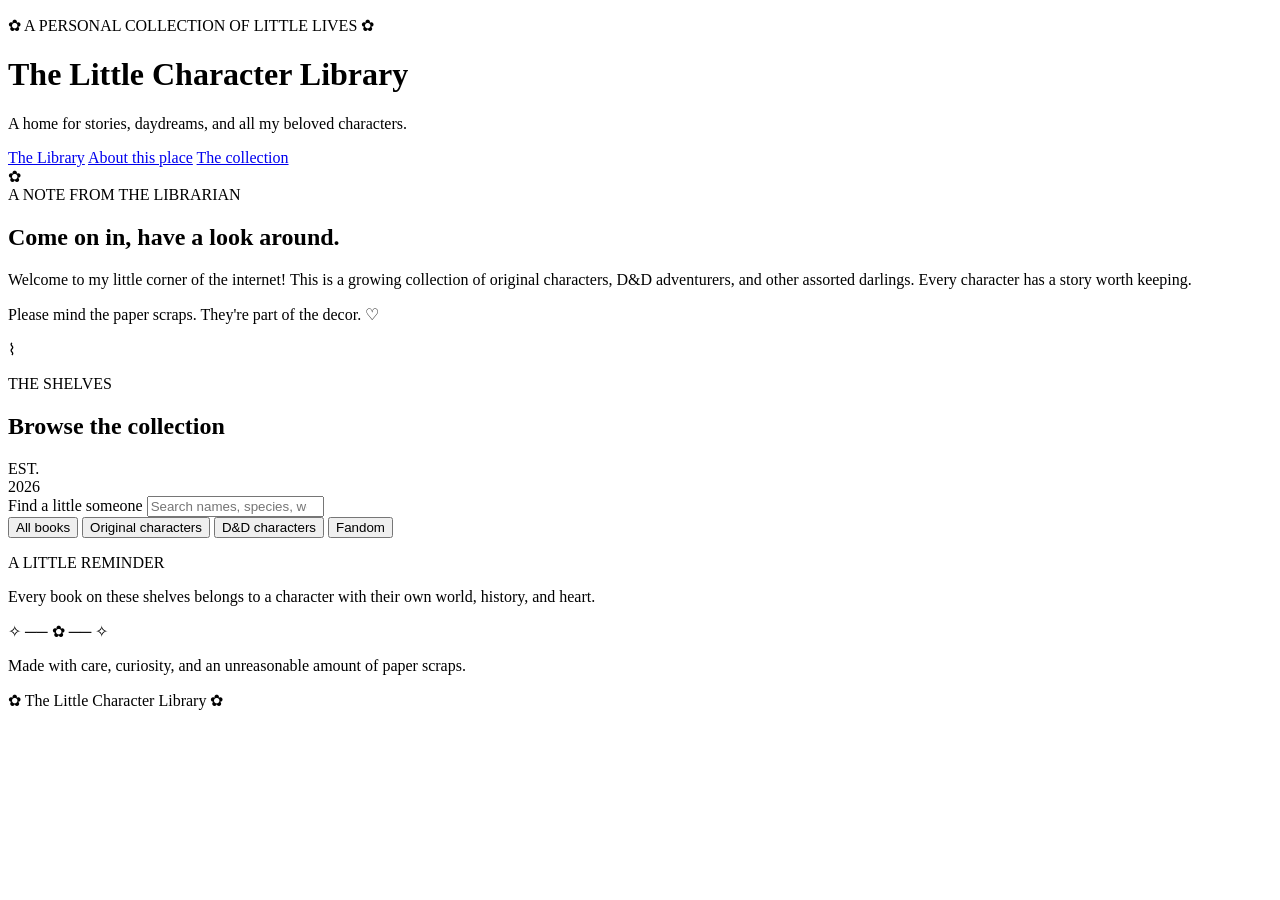
==== index.html @ ce807853 "Add files via upload" ====
<!DOCTYPE html>
<html lang="en">
<head>
  <meta charset="UTF-8">
  <meta name="viewport" content="width=device-width, initial-scale=1.0">
  <meta name="description" content="A little library of characters, stories, and other lovely things.">
  <title>The Little Character Library</title>
  <link rel="stylesheet" href="css/style.css">
  <script src="js/archive.js" defer></script>
</head>
<body class="home-page">
  <div class="site-wrap">
    <header class="site-header paper-panel">
      <p class="eyebrow">✿ A PERSONAL COLLECTION OF LITTLE LIVES ✿</p>
      <h1 class="site-title">The Little Character Library</h1>
      <p class="site-subtitle">A home for stories, daydreams, and all my beloved characters.</p>
      <nav class="main-nav" aria-label="Main navigation">
        <a class="nav-link active" href="index.html">The Library</a>
        <a class="nav-link" href="#about">About this place</a>
        <a class="nav-link" href="#collection">The collection</a>
      </nav>
      <span class="tape tape-top-left" aria-hidden="true"></span>
      <span class="tape tape-top-right" aria-hidden="true"></span>
      <span class="doodle doodle-flower" aria-hidden="true">✿</span>
    </header>

    <main>
      <section class="welcome-note paper-panel" id="about">
        <div class="section-kicker">A NOTE FROM THE LIBRARIAN</div>
        <h2>Come on in, have a look around.</h2>
        <p>
          Welcome to my little corner of the internet! This is a growing collection
          of original characters, D&amp;D adventurers, and other assorted darlings.
          Every character has a story worth keeping.
        </p>
        <p class="handwritten">Please mind the paper scraps. They're part of the decor. ♡</p>
        <span class="paperclip" aria-hidden="true">⌇</span>
      </section>

      <section class="collection-section" id="collection">
        <div class="section-heading">
          <div>
            <p class="eyebrow">THE SHELVES</p>
            <h2>Browse the collection</h2>
          </div>
          <span class="shelf-stamp" aria-hidden="true">EST.<br>2026</span>
        </div>

        <div class="collection-tools paper-panel">
          <label class="search-label" for="character-search">Find a little someone</label>
          <input id="character-search" type="search" placeholder="Search names, species, worlds..." autocomplete="off">
          <div class="filter-row" id="filter-buttons" aria-label="Filter characters">
            <button class="filter-button active" type="button" data-filter="all">All books</button>
            <button class="filter-button" type="button" data-filter="original">Original characters</button>
            <button class="filter-button" type="button" data-filter="dnd">D&amp;D characters</button>
            <button class="filter-button" type="button" data-filter="fandom">Fandom</button>
          </div>
        </div>

        <!-- Character cards are added in js/archive.js. You do not need to edit this area. -->
        <div class="book-grid" id="character-grid" aria-live="polite"></div>
        <p class="empty-message" id="empty-message" hidden>
          No books found! Try another search, or add a character to the collection.
        </p>
      </section>

      <section class="little-note paper-panel">
        <p class="eyebrow">A LITTLE REMINDER</p>
        <p>Every book on these shelves belongs to a character with their own world, history, and heart.</p>
        <div class="tiny-flourish" aria-hidden="true">✧ ── ✿ ── ✧</div>
      </section>
    </main>

    <footer class="site-footer">
      <p>Made with care, curiosity, and an unreasonable amount of paper scraps.</p>
      <p>✿ The Little Character Library ✿</p>
    </footer>
  </div>
</body>
</html>
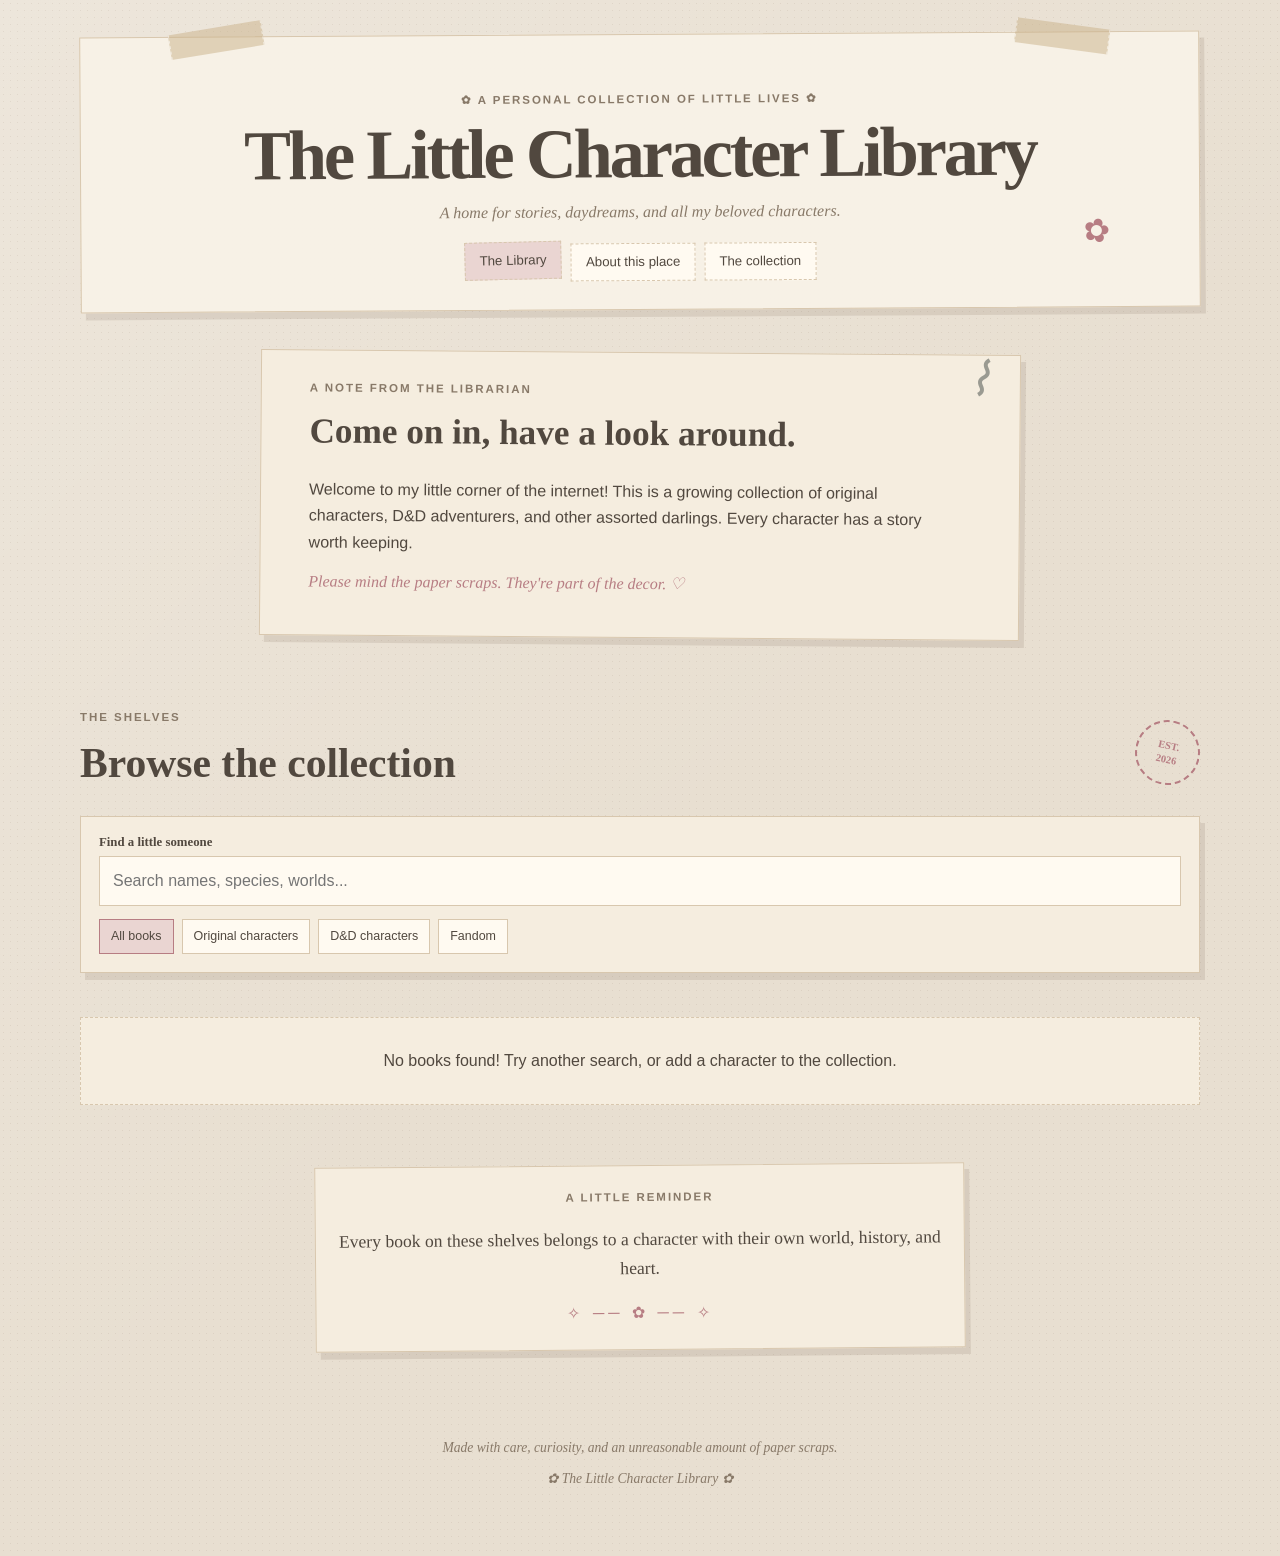
==== commit fb583082: "Update stylesheet and script links in index.html" ====
--- a/index.html
+++ b/index.html
@@ -5,8 +5,8 @@
   <meta name="viewport" content="width=device-width, initial-scale=1.0">
   <meta name="description" content="A little library of characters, stories, and other lovely things.">
   <title>The Little Character Library</title>
-  <link rel="stylesheet" href="css/style.css">
-  <script src="js/archive.js" defer></script>
+  <link rel="stylesheet" href="style.css">
+<script src="archive.js" defer></script>
 </head>
 <body class="home-page">
   <div class="site-wrap">
--- a/style.css
+++ b/style.css
@@ -0,0 +1,360 @@
+/* ==========================================================
+   THE LITTLE CHARACTER LIBRARY
+   Shared styles for the homepage and every character page.
+   Change the global colours here; individual characters can
+   override them with their own --accent variables.
+   ========================================================== */
+
+:root {
+  --ink: #51483f;
+  --muted-ink: #887968;
+  --paper: #f5eddf;
+  --paper-light: #fffaf1;
+  --paper-dark: #e9ddca;
+  --edge: #d8c7ae;
+  --accent: #b77d83;
+  --accent-soft: #ead5d2;
+  --sage: #a5ad91;
+  --shadow: 5px 7px 0 rgba(91, 71, 53, .12);
+  --serif: Georgia, "Times New Roman", serif;
+  --sans: "Trebuchet MS", Arial, sans-serif;
+  --hand: "Segoe Print", "Bradley Hand", cursive;
+}
+
+* { box-sizing: border-box; }
+
+html { scroll-behavior: smooth; }
+
+body {
+  margin: 0;
+  color: var(--ink);
+  background-color: #e8dfd1;
+  background-image:
+    radial-gradient(rgba(117, 94, 69, .10) .7px, transparent .7px),
+    linear-gradient(135deg, rgba(255,255,255,.22), transparent 55%);
+  background-size: 7px 7px, auto;
+  font-family: var(--sans);
+  line-height: 1.65;
+}
+
+a { color: inherit; }
+button, input { font: inherit; }
+
+.site-wrap {
+  width: min(1120px, calc(100% - 32px));
+  margin: 34px auto;
+}
+
+.paper-panel {
+  position: relative;
+  background: var(--paper);
+  border: 1px solid var(--edge);
+  box-shadow: var(--shadow);
+}
+
+.site-header {
+  padding: 55px 24px 28px;
+  text-align: center;
+  transform: rotate(-.35deg);
+  margin-bottom: 42px;
+  background-image: linear-gradient(rgba(255,255,255,.22), rgba(255,255,255,.22));
+}
+
+.eyebrow, .section-kicker {
+  margin: 0;
+  color: var(--muted-ink);
+  font-size: .72rem;
+  font-weight: bold;
+  letter-spacing: .17em;
+  text-transform: uppercase;
+}
+
+.site-title {
+  margin: 8px 0 2px;
+  font: 700 clamp(2.1rem, 6vw, 4.4rem)/1.05 var(--serif);
+  letter-spacing: -.045em;
+}
+
+.site-subtitle {
+  margin: 12px auto 22px;
+  color: var(--muted-ink);
+  font: italic 1rem var(--serif);
+}
+
+.main-nav {
+  display: flex;
+  justify-content: center;
+  flex-wrap: wrap;
+  gap: 9px;
+}
+
+.nav-link {
+  padding: 7px 14px;
+  border: 1px dashed var(--edge);
+  background: var(--paper-light);
+  text-decoration: none;
+  font-size: .83rem;
+  transition: transform .2s, background .2s;
+}
+.nav-link:hover, .nav-link.active {
+  background: var(--accent-soft);
+  transform: translateY(-2px) rotate(-1deg);
+}
+
+.tape {
+  position: absolute;
+  width: 94px;
+  height: 25px;
+  background: rgba(198, 174, 133, .48);
+  border-left: 1px dashed rgba(255,255,255,.55);
+  border-right: 1px dashed rgba(255,255,255,.55);
+}
+.tape-top-left { top: -10px; left: 8%; transform: rotate(-9deg); }
+.tape-top-right { top: -9px; right: 8%; transform: rotate(8deg); }
+.doodle { position: absolute; color: var(--accent); pointer-events: none; }
+.doodle-flower { right: 8%; bottom: 18%; font-size: 2rem; transform: rotate(13deg); }
+
+.welcome-note {
+  max-width: 760px;
+  margin: 0 auto 70px;
+  padding: 28px clamp(20px, 5vw, 48px);
+  transform: rotate(.45deg);
+}
+.welcome-note h2, .section-heading h2, .little-note p:not(.eyebrow) {
+  font-family: var(--serif);
+}
+.welcome-note h2 { margin: 5px 0 10px; font-size: clamp(1.5rem, 4vw, 2.2rem); }
+.welcome-note p { max-width: 650px; }
+.handwritten { color: var(--accent); font: italic 1rem var(--hand); }
+.paperclip { position: absolute; right: 25px; top: -16px; font-size: 3rem; color: #9a9a91; transform: rotate(18deg); }
+
+.collection-section { margin: 0 auto 60px; }
+.section-heading {
+  display: flex;
+  align-items: center;
+  justify-content: space-between;
+  margin-bottom: 18px;
+}
+.section-heading h2 { margin: 2px 0 0; font-size: clamp(1.8rem, 4vw, 2.6rem); }
+.shelf-stamp {
+  display: grid;
+  place-content: center;
+  width: 65px;
+  height: 65px;
+  border: 2px dashed var(--accent);
+  border-radius: 50%;
+  color: var(--accent);
+  text-align: center;
+  font: bold .65rem/1.3 var(--serif);
+  transform: rotate(12deg);
+}
+
+.collection-tools { padding: 18px; margin-bottom: 28px; }
+.search-label { display: block; margin-bottom: 6px; font: bold .8rem var(--serif); }
+#character-search {
+  width: 100%;
+  padding: 11px 13px;
+  color: var(--ink);
+  background: var(--paper-light);
+  border: 1px solid var(--edge);
+  outline-color: var(--accent);
+}
+.filter-row { display: flex; flex-wrap: wrap; gap: 8px; margin-top: 13px; }
+.filter-button {
+  padding: 6px 11px;
+  border: 1px solid var(--edge);
+  background: #fffaf1;
+  color: var(--ink);
+  cursor: pointer;
+  font-size: .78rem;
+}
+.filter-button:hover, .filter-button.active {
+  background: var(--accent-soft);
+  border-color: var(--accent);
+}
+
+.book-grid {
+  display: grid;
+  grid-template-columns: repeat(auto-fit, minmax(215px, 1fr));
+  gap: 28px 23px;
+}
+.book-card {
+  position: relative;
+  display: block;
+  padding: 13px 13px 17px;
+  background: var(--paper-light);
+  border: 1px solid var(--edge);
+  box-shadow: 4px 5px 0 rgba(91, 71, 53, .13);
+  text-decoration: none;
+  transform: rotate(var(--tilt, -1deg));
+  transition: transform .2s, box-shadow .2s;
+}
+.book-card:nth-child(even) { --tilt: 1.1deg; }
+.book-card:nth-child(3n) { --tilt: -.4deg; }
+.book-card:hover {
+  transform: translateY(-6px) rotate(0);
+  box-shadow: 7px 10px 0 rgba(91, 71, 53, .14);
+}
+.book-cover {
+  position: relative;
+  display: grid;
+  place-items: center;
+  min-height: 205px;
+  overflow: hidden;
+  background: var(--card-paper, #ead8d1);
+  border: 1px solid rgba(81,72,63,.14);
+}
+.book-cover img { width: 100%; height: 205px; object-fit: cover; display: block; }
+.book-cover-placeholder {
+  padding: 18px;
+  color: rgba(81,72,63,.65);
+  text-align: center;
+  font: italic 1.05rem var(--serif);
+}
+.book-ribbon {
+  position: absolute;
+  top: 12px;
+  left: -7px;
+  padding: 4px 12px;
+  color: #fffaf1;
+  background: var(--card-accent, #ad777d);
+  font-size: .65rem;
+  letter-spacing: .08em;
+  text-transform: uppercase;
+  box-shadow: 2px 2px 0 rgba(0,0,0,.1);
+}
+.book-card h3 { margin: 13px 0 2px; font: bold 1.35rem var(--serif); }
+.book-card .book-subtitle { margin: 0; color: var(--muted-ink); font: italic .85rem var(--serif); }
+.book-meta { display: flex; justify-content: space-between; gap: 8px; margin-top: 12px; color: var(--muted-ink); font-size: .68rem; text-transform: uppercase; letter-spacing: .07em; }
+.book-card::after {
+  content: "✿";
+  position: absolute;
+  right: 13px;
+  bottom: 9px;
+  color: var(--card-accent, var(--accent));
+  font-size: 1rem;
+}
+.empty-message { padding: 30px; text-align: center; background: var(--paper); border: 1px dashed var(--edge); }
+
+.little-note {
+  max-width: 650px;
+  margin: 0 auto 55px;
+  padding: 22px;
+  text-align: center;
+  transform: rotate(-.5deg);
+}
+.little-note p:not(.eyebrow) { font-size: 1.1rem; }
+.tiny-flourish { color: var(--accent); letter-spacing: .25em; }
+.site-footer { padding: 22px 10px; color: var(--muted-ink); text-align: center; font: italic .85rem var(--serif); }
+
+/* ---------------- CHARACTER PAGE ---------------- */
+
+.character-page {
+  --character-paper: var(--paper);
+  --character-light: var(--paper-light);
+  --character-accent: var(--accent);
+  --character-accent-soft: var(--accent-soft);
+  --character-ink: var(--ink);
+  --character-muted: var(--muted-ink);
+}
+.character-shell { width: min(1050px, calc(100% - 30px)); margin: 30px auto; }
+.character-topbar { display: flex; justify-content: space-between; align-items: center; gap: 12px; margin-bottom: 18px; }
+.back-link { color: var(--character-muted); text-decoration: none; font-size: .83rem; }
+.back-link:hover { color: var(--character-accent); }
+.character-number { color: var(--character-muted); font-size: .7rem; letter-spacing: .14em; text-transform: uppercase; }
+.character-cover {
+  position: relative;
+  display: grid;
+  grid-template-columns: minmax(190px, .8fr) 1.2fr;
+  gap: 28px;
+  padding: clamp(20px, 4vw, 42px);
+  background: var(--character-paper);
+  border: 1px solid var(--edge);
+  box-shadow: var(--shadow);
+  transform: rotate(-.25deg);
+}
+.headshot-frame {
+  position: relative;
+  align-self: center;
+  padding: 10px;
+  background: var(--character-light);
+  border: 1px solid var(--edge);
+  box-shadow: 4px 5px 0 rgba(91,71,53,.12);
+  transform: rotate(-2deg);
+}
+.headshot-frame img { display: block; width: 100%; aspect-ratio: 4/5; object-fit: cover; background: var(--paper-dark); }
+.image-placeholder {
+  display: grid;
+  place-items: center;
+  min-height: 220px;
+  padding: 15px;
+  background: var(--paper-dark);
+  color: var(--muted-ink);
+  text-align: center;
+  font: italic .9rem var(--serif);
+}
+.cover-copy { align-self: center; }
+.cover-copy h1 { margin: 5px 0; font: bold clamp(2.4rem, 6vw, 4.8rem)/1 var(--serif); letter-spacing: -.05em; }
+.character-quote { color: var(--character-accent); font: italic 1.1rem var(--serif); }
+.cover-intro { max-width: 560px; }
+.washi-strip { display: inline-block; padding: 4px 14px; margin: 8px 0; color: var(--character-muted); background: var(--character-accent-soft); font-size: .7rem; letter-spacing: .12em; text-transform: uppercase; transform: rotate(-2deg); }
+.identity-grid { display: grid; grid-template-columns: repeat(4, 1fr); gap: 9px; margin-top: 20px; }
+.identity-item { padding: 10px; background: var(--character-light); border: 1px dashed var(--edge); }
+.identity-item span { display: block; color: var(--character-muted); font-size: .62rem; letter-spacing: .12em; text-transform: uppercase; }
+.identity-item strong { font: bold .95rem var(--serif); overflow-wrap: anywhere; }
+
+.scrapbook-section {
+  position: relative;
+  margin: 38px 0;
+  padding: clamp(20px, 4vw, 34px);
+  background: var(--character-paper);
+  border: 1px solid var(--edge);
+  box-shadow: 3px 4px 0 rgba(91,71,53,.10);
+}
+.scrapbook-section:nth-of-type(even) { transform: rotate(.25deg); }
+.scrapbook-section:nth-of-type(odd) { transform: rotate(-.2deg); }
+.section-number { color: var(--character-accent); font: italic .85rem var(--serif); letter-spacing: .12em; }
+.scrapbook-section h2 { margin: 3px 0 16px; font: bold clamp(1.55rem, 4vw, 2.2rem) var(--serif); }
+.section-intro { margin-top: -10px; color: var(--character-muted); font: italic .9rem var(--serif); }
+.section-rule { height: 1px; margin: 15px 0 20px; background: var(--edge); }
+.personality-tags { display: flex; flex-wrap: wrap; gap: 9px; }
+.personality-tag { padding: 5px 12px; background: var(--character-accent-soft); border: 1px dashed var(--character-accent); border-radius: 2px 10px 3px 9px; font: .82rem var(--serif); }
+.weakness-tag { background: #e8e0d3; border-color: #b8a895; }
+
+.reference-image { display: block; max-width: 100%; max-height: 650px; margin: 0 auto; object-fit: contain; border: 9px solid var(--character-light); outline: 1px solid var(--edge); background: var(--paper-dark); }
+.gallery-grid { display: grid; grid-template-columns: repeat(auto-fit, minmax(150px, 1fr)); gap: 15px; margin-top: 18px; }
+.gallery-item { padding: 8px; background: var(--character-light); border: 1px solid var(--edge); box-shadow: 2px 3px 0 rgba(91,71,53,.1); }
+.gallery-item img { display: block; width: 100%; aspect-ratio: 1; object-fit: cover; }
+.gallery-item p { margin: 7px 0 0; color: var(--character-muted); text-align: center; font: italic .78rem var(--serif); }
+
+details.lore-chapter { margin: 12px 0; padding: 13px 15px; background: var(--character-light); border: 1px dashed var(--edge); }
+details.lore-chapter summary { cursor: pointer; color: var(--character-accent); font: bold 1rem var(--serif); }
+details.lore-chapter p { margin-bottom: 0; }
+
+.relationship-grid { display: grid; grid-template-columns: repeat(auto-fit, minmax(220px, 1fr)); gap: 15px; }
+.relationship-card { display: grid; grid-template-columns: 82px 1fr; gap: 12px; padding: 12px; background: var(--character-light); border: 1px solid var(--edge); }
+.relationship-card img, .relationship-placeholder { width: 82px; height: 92px; object-fit: cover; background: var(--paper-dark); }
+.relationship-placeholder { display: grid; place-items: center; color: var(--character-muted); font-size: 1.6rem; }
+.relationship-card h3 { margin: 0; font: bold 1rem var(--serif); }
+.relationship-type { margin: 1px 0 5px; color: var(--character-accent); font-size: .67rem; letter-spacing: .1em; text-transform: uppercase; }
+.relationship-card p:last-child { margin: 0; font-size: .82rem; }
+
+.stat-group { margin: 20px 0; }
+.stat-group h3 { margin: 0 0 12px; font: bold 1.2rem var(--serif); }
+.stat-row { display: grid; grid-template-columns: 120px 1fr 42px; align-items: center; gap: 12px; margin: 10px 0; font-size: .82rem; }
+.stat-track { height: 10px; overflow: hidden; background: var(--paper-dark); border: 1px solid var(--edge); }
+.stat-fill { height: 100%; width: var(--stat-value); background: var(--character-accent); }
+.stat-value { color: var(--character-muted); text-align: right; font-size: .75rem; font-variant-numeric: tabular-nums; }
+.credits-list { padding-left: 20px; }
+.character-footer { padding: 25px 10px 40px; color: var(--character-muted); text-align: center; font: italic .85rem var(--serif); }
+.character-footer .flourish { color: var(--character-accent); font-size: 1.3rem; letter-spacing: .25em; }
+
+@media (max-width: 680px) {
+  .site-wrap { width: min(100% - 20px, 1120px); margin: 15px auto; }
+  .site-header { padding-top: 43px; }
+  .character-cover { grid-template-columns: 1fr; }
+  .headshot-frame { width: min(260px, 85%); margin: 0 auto; }
+  .identity-grid { grid-template-columns: repeat(2, 1fr); }
+  .character-topbar { align-items: flex-start; }
+  .stat-row { grid-template-columns: 95px 1fr 35px; gap: 7px; }
+}
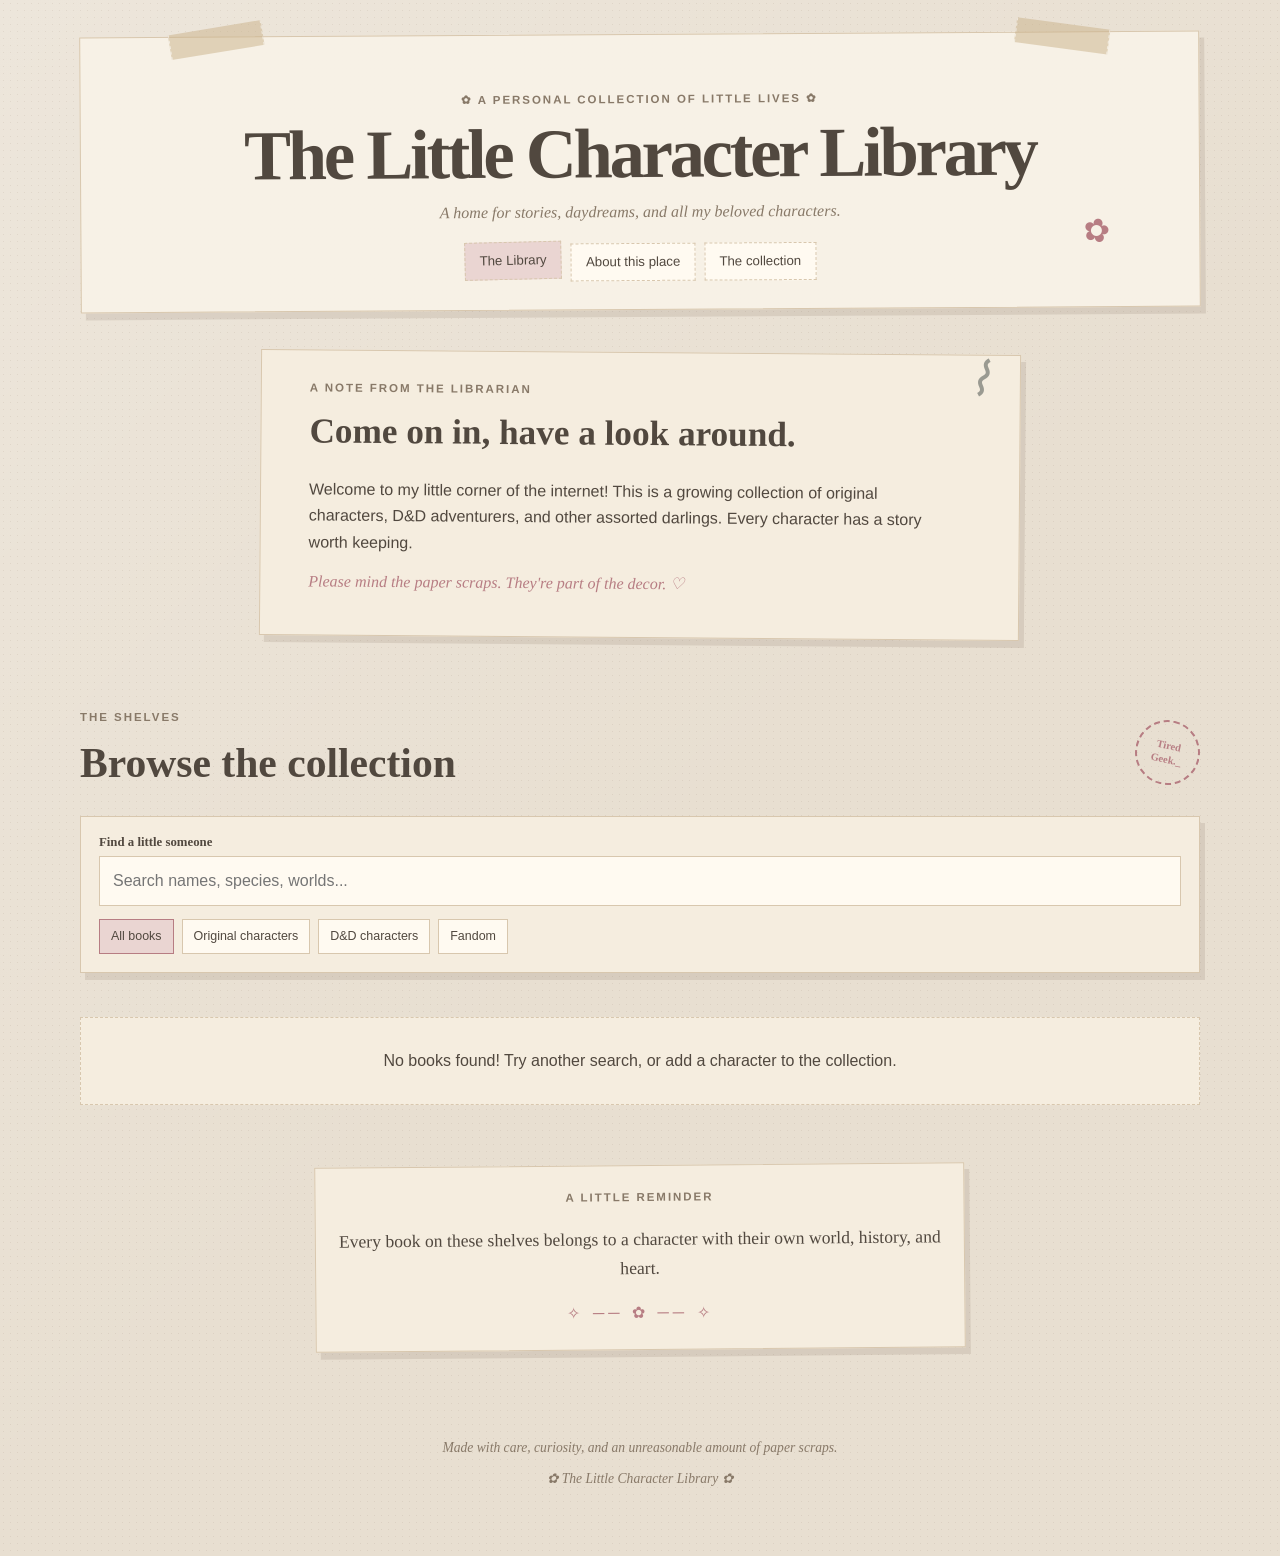
==== commit 73d9189f: "Update shelf stamp text in index.html" ====
--- a/index.html
+++ b/index.html
@@ -43,7 +43,7 @@
             <p class="eyebrow">THE SHELVES</p>
             <h2>Browse the collection</h2>
           </div>
-          <span class="shelf-stamp" aria-hidden="true">EST.<br>2026</span>
+          <span class="shelf-stamp" aria-hidden="true">Tired<br>Geek._</span>
         </div>
 
         <div class="collection-tools paper-panel">
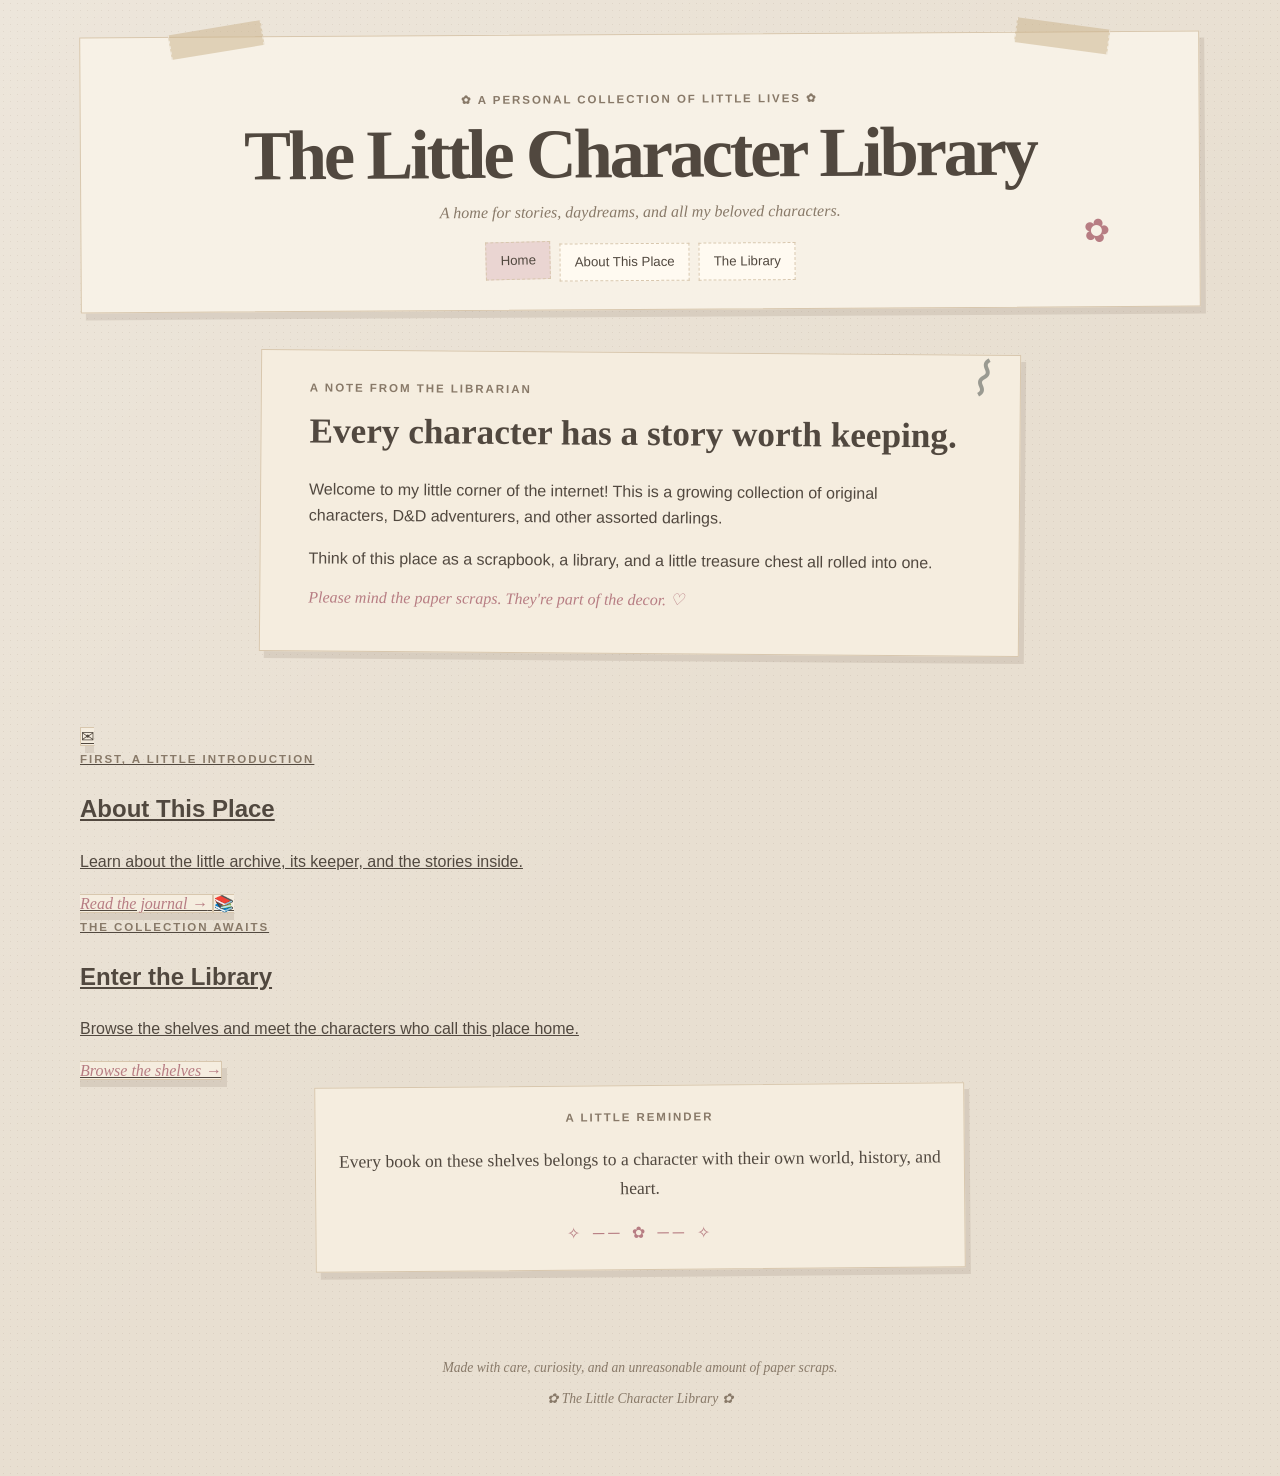
==== commit f0f31a01: "Revise HTML structure and content for clarity Updated the description meta tag and modified various " ====
--- a/index.html
+++ b/index.html
@@ -1,67 +1,72 @@
+
 <!DOCTYPE html>
 <html lang="en">
 <head>
   <meta charset="UTF-8">
   <meta name="viewport" content="width=device-width, initial-scale=1.0">
-  <meta name="description" content="A little library of characters, stories, and other lovely things.">
+  <meta name="description" content="A little home for characters, stories, and daydreams.">
   <title>The Little Character Library</title>
   <link rel="stylesheet" href="style.css">
-<script src="archive.js" defer></script>
 </head>
+
 <body class="home-page">
   <div class="site-wrap">
+
     <header class="site-header paper-panel">
       <p class="eyebrow">✿ A PERSONAL COLLECTION OF LITTLE LIVES ✿</p>
       <h1 class="site-title">The Little Character Library</h1>
       <p class="site-subtitle">A home for stories, daydreams, and all my beloved characters.</p>
+
       <nav class="main-nav" aria-label="Main navigation">
-        <a class="nav-link active" href="index.html">The Library</a>
-        <a class="nav-link" href="#about">About this place</a>
-        <a class="nav-link" href="#collection">The collection</a>
+        <a class="nav-link active" href="index.html">Home</a>
+        <a class="nav-link" href="about.html">About This Place</a>
+        <a class="nav-link" href="library.html">The Library</a>
       </nav>
+
       <span class="tape tape-top-left" aria-hidden="true"></span>
       <span class="tape tape-top-right" aria-hidden="true"></span>
       <span class="doodle doodle-flower" aria-hidden="true">✿</span>
     </header>
 
     <main>
-      <section class="welcome-note paper-panel" id="about">
+      <section class="welcome-note paper-panel">
         <div class="section-kicker">A NOTE FROM THE LIBRARIAN</div>
-        <h2>Come on in, have a look around.</h2>
+        <h2>Every character has a story worth keeping.</h2>
+
         <p>
-          Welcome to my little corner of the internet! This is a growing collection
-          of original characters, D&amp;D adventurers, and other assorted darlings.
-          Every character has a story worth keeping.
+          Welcome to my little corner of the internet! This is a growing
+          collection of original characters, D&D adventurers, and other
+          assorted darlings.
         </p>
-        <p class="handwritten">Please mind the paper scraps. They're part of the decor. ♡</p>
+
+        <p>
+          Think of this place as a scrapbook, a library, and a little
+          treasure chest all rolled into one.
+        </p>
+
+        <p class="handwritten">
+          Please mind the paper scraps. They're part of the decor. ♡
+        </p>
+
         <span class="paperclip" aria-hidden="true">⌇</span>
       </section>
 
-      <section class="collection-section" id="collection">
-        <div class="section-heading">
-          <div>
-            <p class="eyebrow">THE SHELVES</p>
-            <h2>Browse the collection</h2>
-          </div>
-          <span class="shelf-stamp" aria-hidden="true">Tired<br>Geek._</span>
-        </div>
+      <section class="home-links">
+        <a class="home-link-card paper-panel" href="about.html">
+          <span class="home-link-icon">✉</span>
+          <p class="eyebrow">FIRST, A LITTLE INTRODUCTION</p>
+          <h2>About This Place</h2>
+          <p>Learn about the little archive, its keeper, and the stories inside.</p>
+          <span class="handwritten">Read the journal →</span>
+        </a>
 
-        <div class="collection-tools paper-panel">
-          <label class="search-label" for="character-search">Find a little someone</label>
-          <input id="character-search" type="search" placeholder="Search names, species, worlds..." autocomplete="off">
-          <div class="filter-row" id="filter-buttons" aria-label="Filter characters">
-            <button class="filter-button active" type="button" data-filter="all">All books</button>
-            <button class="filter-button" type="button" data-filter="original">Original characters</button>
-            <button class="filter-button" type="button" data-filter="dnd">D&amp;D characters</button>
-            <button class="filter-button" type="button" data-filter="fandom">Fandom</button>
-          </div>
-        </div>
-
-        <!-- Character cards are added in js/archive.js. You do not need to edit this area. -->
-        <div class="book-grid" id="character-grid" aria-live="polite"></div>
-        <p class="empty-message" id="empty-message" hidden>
-          No books found! Try another search, or add a character to the collection.
-        </p>
+        <a class="home-link-card paper-panel" href="library.html">
+          <span class="home-link-icon">📚</span>
+          <p class="eyebrow">THE COLLECTION AWAITS</p>
+          <h2>Enter the Library</h2>
+          <p>Browse the shelves and meet the characters who call this place home.</p>
+          <span class="handwritten">Browse the shelves →</span>
+        </a>
       </section>
 
       <section class="little-note paper-panel">
@@ -75,6 +80,7 @@
       <p>Made with care, curiosity, and an unreasonable amount of paper scraps.</p>
       <p>✿ The Little Character Library ✿</p>
     </footer>
+
   </div>
 </body>
 </html>
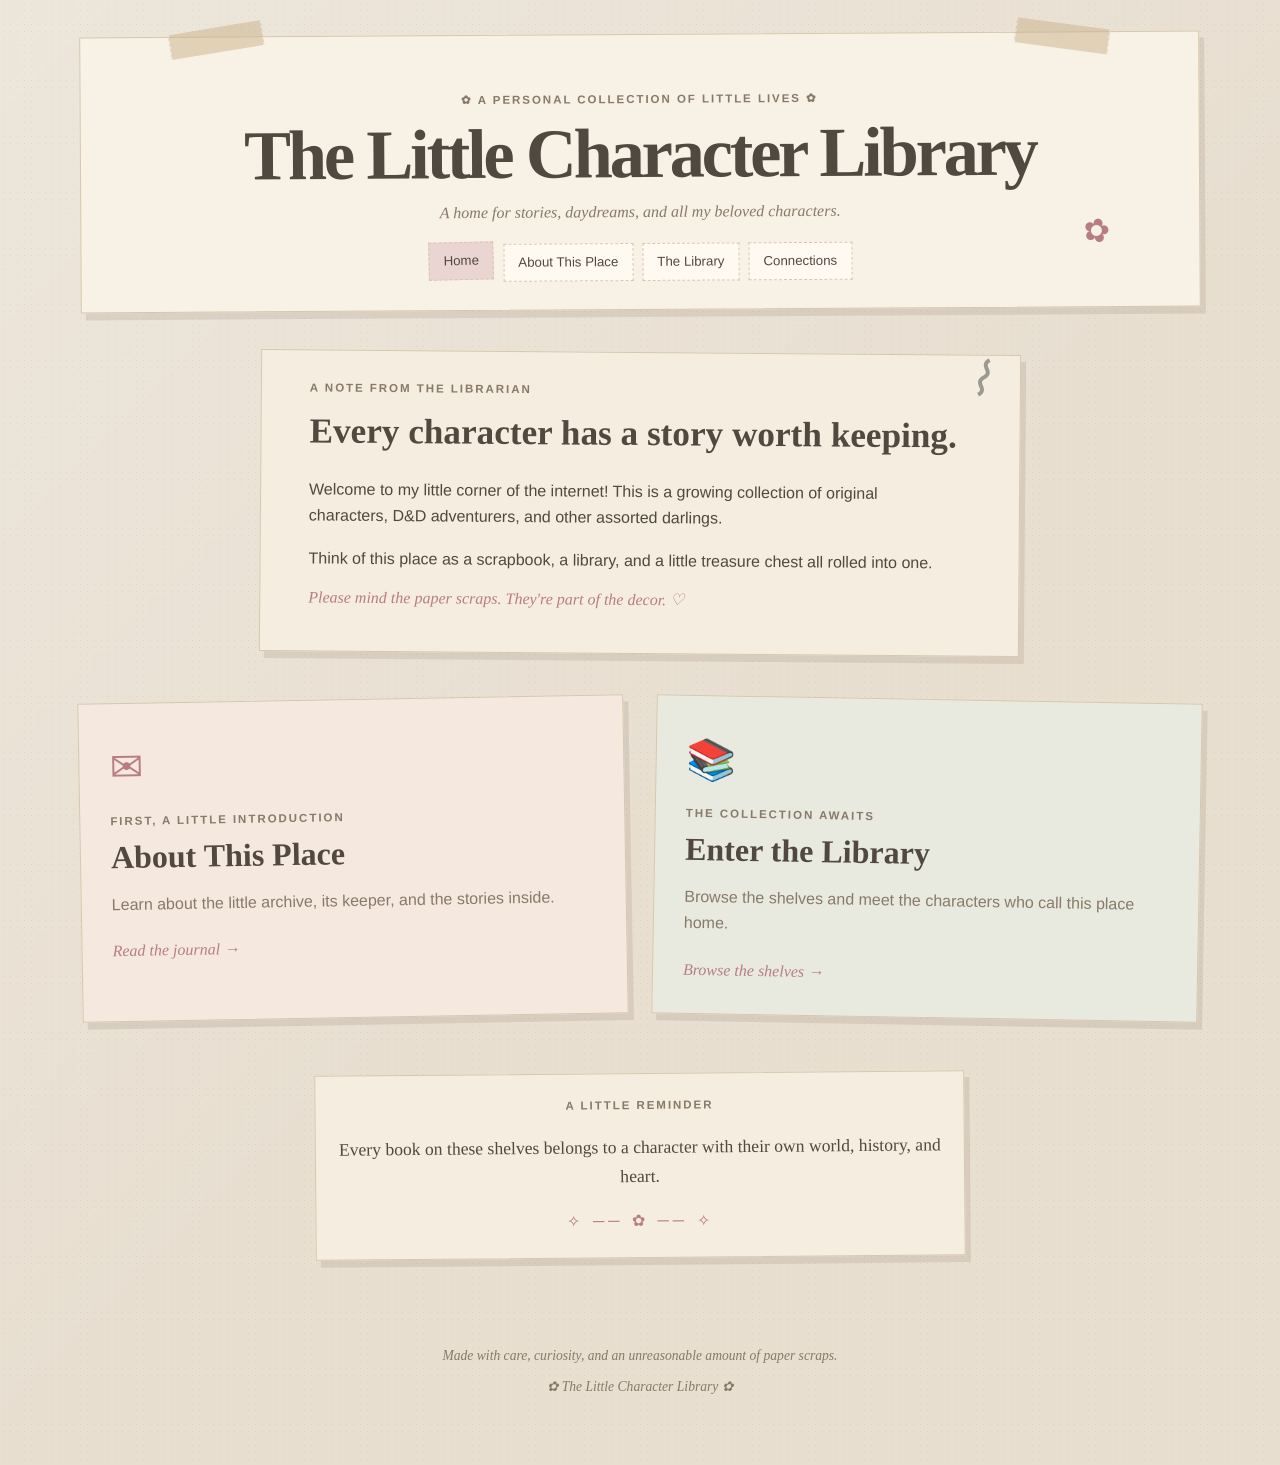
==== commit 34ed8b98: "Add 'Connections' link to main navigation" ====
--- a/index.html
+++ b/index.html
@@ -21,6 +21,7 @@
         <a class="nav-link active" href="index.html">Home</a>
         <a class="nav-link" href="about.html">About This Place</a>
         <a class="nav-link" href="library.html">The Library</a>
+        <a class="nav-link" href="connections.html">Connections</a>
       </nav>
 
       <span class="tape tape-top-left" aria-hidden="true"></span>
--- a/style.css
+++ b/style.css
@@ -358,3 +358,492 @@
   .character-topbar { align-items: flex-start; }
   .stat-row { grid-template-columns: 95px 1fr 35px; gap: 7px; }
 }
+
+
+/* ==========================================================
+   NEW SCRAPBOOK PAGES
+   Homepage, About This Place, and The Library
+   ========================================================== */
+
+/* HOME PAGE */
+
+.home-page .welcome-note {
+  margin-bottom: 45px;
+}
+
+.home-links {
+  display: grid;
+  grid-template-columns: repeat(2, minmax(0, 1fr));
+  gap: 28px;
+  margin: 35px 0 55px;
+}
+
+.home-link-card {
+  display: block;
+  padding: 30px;
+  text-decoration: none;
+  transition: transform .2s, box-shadow .2s;
+}
+
+.home-link-card:first-child {
+  transform: rotate(-1deg);
+  background: #f5e8df;
+}
+
+.home-link-card:last-child {
+  transform: rotate(1deg);
+  background: #e9eadf;
+}
+
+.home-link-card:hover {
+  transform: translateY(-6px) rotate(0);
+  box-shadow: 8px 10px 0 rgba(91, 71, 53, .15);
+}
+
+.home-link-card h2 {
+  margin: 8px 0;
+  font: bold clamp(1.5rem, 3vw, 2rem) var(--serif);
+}
+
+.home-link-card p:not(.eyebrow) {
+  color: var(--muted-ink);
+}
+
+.home-link-icon {
+  display: block;
+  margin-bottom: 12px;
+  color: var(--accent);
+  font-size: 2.5rem;
+}
+
+.home-link-card .handwritten {
+  display: inline-block;
+  margin-top: 8px;
+}
+
+.little-note {
+  position: relative;
+}
+
+
+/* ABOUT PAGE */
+
+.journal-layout {
+  width: min(850px, 100%);
+  margin: 0 auto;
+}
+
+.journal-page {
+  margin: 35px 0;
+  padding: clamp(24px, 5vw, 48px);
+  background-color: #fffaf0;
+  background-image: repeating-linear-gradient(
+    transparent,
+    transparent 31px,
+    rgba(183, 125, 131, .13) 32px
+  );
+}
+
+.journal-page:nth-child(odd) {
+  transform: rotate(-.45deg);
+}
+
+.journal-page:nth-child(even) {
+  transform: rotate(.55deg);
+  background-color: #f4eee2;
+}
+
+.journal-date {
+  margin-bottom: 18px;
+  color: var(--muted-ink);
+  font-size: .68rem;
+  font-weight: bold;
+  letter-spacing: .15em;
+}
+
+.journal-page h2 {
+  margin: 5px 0 20px;
+  font: bold clamp(1.7rem, 4vw, 2.4rem) var(--serif);
+}
+
+.journal-page p {
+  max-width: 690px;
+  line-height: 2;
+}
+
+.journal-page .handwritten {
+  margin-top: 22px;
+}
+
+.margin-doodle {
+  position: absolute;
+  right: 28px;
+  bottom: 25px;
+  color: var(--accent);
+  font-size: 2rem;
+  transform: rotate(15deg);
+}
+
+.sticky-note {
+  max-width: 340px;
+  margin: 25px auto 10px;
+  padding: 20px 24px;
+  background: #f2e6b9;
+  box-shadow: 3px 4px 0 rgba(91, 71, 53, .12);
+  transform: rotate(1.5deg);
+}
+
+.sticky-note ul,
+.decorated-list {
+  padding-left: 22px;
+}
+
+.sticky-note li,
+.decorated-list li {
+  margin: 7px 0;
+}
+
+.decorated-list li::marker {
+  color: var(--accent);
+}
+
+.closing-note {
+  text-align: center;
+  background: #f4e5e2;
+}
+
+.closing-note p {
+  margin-left: auto;
+  margin-right: auto;
+}
+
+.closing-flower {
+  right: 8%;
+  bottom: 15%;
+  font-size: 2.3rem;
+}
+
+
+/* LIBRARY PAGE */
+
+.library-intro {
+  max-width: 760px;
+  margin: 0 auto 35px;
+  padding: 28px clamp(20px, 5vw, 42px);
+  text-align: center;
+  transform: rotate(.35deg);
+}
+
+.library-intro h2 {
+  margin: 8px 0;
+  font: bold clamp(1.7rem, 4vw, 2.4rem) var(--serif);
+}
+
+.library-intro p {
+  max-width: 620px;
+  margin-left: auto;
+  margin-right: auto;
+}
+
+.library-controls {
+  padding: 22px;
+  margin-bottom: 40px;
+  transform: rotate(-.2deg);
+}
+
+.library-controls label {
+  display: block;
+  margin-bottom: 8px;
+  font: bold 1rem var(--serif);
+}
+
+.library-controls input {
+  width: 100%;
+  padding: 13px 15px;
+  color: var(--ink);
+  background: var(--paper-light);
+  border: 1px solid var(--edge);
+  outline-color: var(--accent);
+}
+
+.filter-heading {
+  margin: 20px 0 9px;
+  font: bold .9rem var(--serif);
+}
+
+.filter-buttons {
+  display: flex;
+  flex-wrap: wrap;
+  gap: 9px;
+}
+
+.filter-buttons .filter-button {
+  padding: 8px 13px;
+  border: 1px dashed var(--edge);
+  border-radius: 2px 8px 3px 8px;
+  background: var(--paper-light);
+  color: var(--ink);
+  cursor: pointer;
+  transition: background .2s, transform .2s;
+}
+
+.filter-buttons .filter-button:hover,
+.filter-buttons .filter-button.active {
+  background: var(--accent-soft);
+  border-color: var(--accent);
+  transform: rotate(-1deg) translateY(-2px);
+}
+
+.shelf-heading {
+  display: flex;
+  align-items: baseline;
+  justify-content: space-between;
+  flex-wrap: wrap;
+  gap: 10px;
+  margin-bottom: 22px;
+}
+
+.shelf-heading h2 {
+  margin: 0;
+  font: bold clamp(1.7rem, 4vw, 2.4rem) var(--serif);
+}
+
+.character-grid {
+  display: grid;
+  grid-template-columns: repeat(auto-fit, minmax(215px, 1fr));
+  gap: 28px 23px;
+  margin-bottom: 45px;
+}
+
+.empty-library {
+  padding: 40px 25px;
+  margin: 30px auto 55px;
+  max-width: 650px;
+  text-align: center;
+  background: var(--paper);
+  border: 1px dashed var(--edge);
+}
+
+.empty-library[hidden] {
+  display: none !important;
+}
+
+.empty-library h3 {
+  font: bold 1.5rem var(--serif);
+}
+
+.empty-icon {
+  display: block;
+  margin-bottom: 12px;
+  font-size: 2.8rem;
+}
+
+.scrapbook-button {
+  display: inline-block;
+  padding: 10px 18px;
+  margin-top: 12px;
+  color: var(--ink);
+  background: var(--paper-light);
+  border: 1px dashed var(--accent);
+  text-decoration: none;
+  transition: transform .2s, background .2s;
+}
+
+.scrapbook-button:hover {
+  background: var(--accent-soft);
+  transform: translateY(-3px) rotate(-1deg);
+}
+
+.site-footer a {
+  color: var(--accent);
+  text-decoration: none;
+}
+
+.site-footer a:hover {
+  text-decoration: underline;
+}
+
+
+/* RESPONSIVE LAYOUT */
+
+@media (max-width: 680px) {
+  .home-links {
+    grid-template-columns: 1fr;
+    gap: 22px;
+  }
+
+  .home-link-card:first-child,
+  .home-link-card:last-child {
+    transform: none;
+  }
+
+  .journal-page {
+    margin: 25px 0;
+  }
+
+  .shelf-heading {
+    align-items: flex-start;
+    flex-direction: column;
+  }
+
+  .library-controls {
+    padding: 17px;
+  }
+
+  .filter-buttons {
+    gap: 7px;
+  }
+}
+
+/* ==========================================================
+   CONNECTIONS ARCHIVE
+   ========================================================== */
+
+.connection-directory-grid {
+  display: grid;
+  grid-template-columns: repeat(auto-fit, minmax(230px, 1fr));
+  gap: 25px;
+  margin: 25px 0 50px;
+}
+
+.connection-directory-card {
+  display: flex;
+  flex-direction: column;
+  padding: 25px;
+  min-height: 240px;
+  color: var(--ink);
+  text-decoration: none;
+  background: #f4e8df;
+  border: 1px solid var(--edge);
+  box-shadow: 4px 5px 0 rgba(91, 71, 53, .10);
+  transition: transform .2s, box-shadow .2s;
+}
+
+.connection-directory-card:nth-child(even) {
+  background: #e9eadf;
+  transform: rotate(1deg);
+}
+
+.connection-directory-card:nth-child(odd) {
+  transform: rotate(-1deg);
+}
+
+.connection-directory-card:hover {
+  transform: translateY(-6px) rotate(0);
+  box-shadow: 7px 9px 0 rgba(91, 71, 53, .13);
+}
+
+.connection-directory-card h3 {
+  margin: 8px 0;
+  font: bold 1.5rem var(--serif);
+}
+
+.connection-directory-card p {
+  line-height: 1.6;
+}
+
+.directory-icon {
+  color: var(--accent);
+  font-size: 2.5rem;
+}
+
+.directory-member-count {
+  margin-top: auto;
+  color: var(--muted-ink);
+  font-size: .8rem;
+}
+
+.connection-directory-card .handwritten {
+  margin-top: 14px;
+}
+
+.group-intro {
+  max-width: 760px;
+  margin: 25px auto 45px;
+  padding: 35px;
+  text-align: center;
+  background: #f4e8df;
+  transform: rotate(-.3deg);
+}
+
+.group-intro h2 {
+  font: bold clamp(1.8rem, 4vw, 2.6rem) var(--serif);
+}
+
+.group-members-section {
+  margin: 40px 0;
+}
+
+.group-members-section > h2,
+.group-relationships > h2 {
+  font: bold 1.8rem var(--serif);
+}
+
+.group-member-grid {
+  display: grid;
+  grid-template-columns: repeat(auto-fit, minmax(180px, 1fr));
+  gap: 25px;
+}
+
+.group-member-card {
+  display: block;
+  padding: 15px;
+  color: var(--ink);
+  text-decoration: none;
+  text-align: center;
+  background: #fffaf0;
+  transition: transform .2s;
+}
+
+.group-member-card:hover {
+  transform: translateY(-5px) rotate(-1deg);
+}
+
+.group-member-card img,
+.group-member-placeholder {
+  width: 100%;
+  aspect-ratio: 3 / 4;
+  object-fit: cover;
+  background: #ead8d1;
+}
+
+.group-member-placeholder {
+  display: grid;
+  place-items: center;
+  color: var(--accent);
+  font-size: 3rem;
+}
+
+.group-member-card h3 {
+  margin: 12px 0 5px;
+  font: bold 1.2rem var(--serif);
+}
+
+.group-member-card p {
+  margin: 0;
+  color: var(--muted-ink);
+  font-size: .85rem;
+}
+
+.group-relationships {
+  margin: 45px 0;
+  padding: 28px;
+  background: #f4eee2;
+}
+
+.group-relationship-entry {
+  padding: 12px;
+  margin: 10px 0;
+  background: rgba(255, 255, 255, .5);
+  border-bottom: 1px dashed var(--edge);
+}
+
+@media (max-width: 600px) {
+  .group-intro {
+    padding: 23px;
+  }
+
+  .group-relationships {
+    padding: 20px;
+  }
+}
